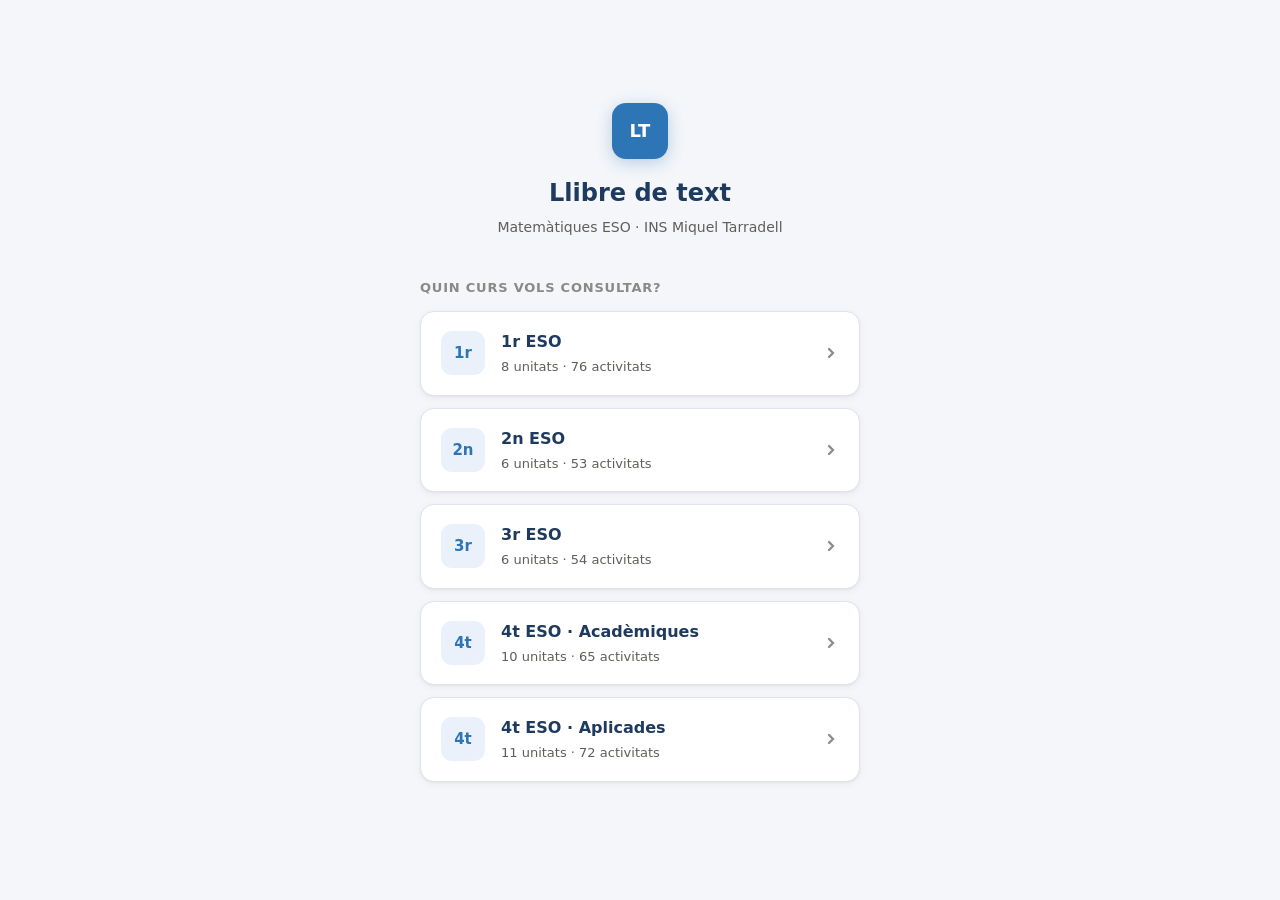
==== index.html @ 9d5ae8ae "4eso-apl: tanda 7, l'estudi per a la prova passa a ser activitat pròpia (UD3-UD10)" ====
<!DOCTYPE html>
<html lang="ca">
<head>
<meta charset="UTF-8">
<meta name="viewport" content="width=device-width, initial-scale=1">
<title>Llibre de text — Matemàtiques ESO</title>
<link rel="stylesheet" href="assets/css/tokens.css">
<link rel="stylesheet" href="assets/css/index.css">
</head>
<body class="index-page">
<main class="index-wrap">
  <div class="index-header">
    <div class="index-logo">LT</div>
    <h1>Llibre de text</h1>
    <p>Matemàtiques ESO · INS Miquel Tarradell</p>
  </div>
  <div class="index-prompt">Quin curs vols consultar?</div>
  <nav class="index-cards">
    <a href="1eso.html" class="course-card">
      <span class="cc-badge">1r</span>
      <div class="cc-body">
        <span class="cc-title">1r ESO</span>
        <span class="cc-sub">8 unitats · 76 activitats</span>
      </div>
      <svg class="cc-arrow" viewBox="0 0 16 16" fill="none" stroke="currentColor" stroke-width="2.2" stroke-linecap="round"><path d="M6 4l4 4-4 4"/></svg>
    </a>
    <a href="2eso.html" class="course-card">
      <span class="cc-badge">2n</span>
      <div class="cc-body">
        <span class="cc-title">2n ESO</span>
        <span class="cc-sub">6 unitats · 53 activitats</span>
      </div>
      <svg class="cc-arrow" viewBox="0 0 16 16" fill="none" stroke="currentColor" stroke-width="2.2" stroke-linecap="round"><path d="M6 4l4 4-4 4"/></svg>
    </a>
    <a href="3eso.html" class="course-card">
      <span class="cc-badge">3r</span>
      <div class="cc-body">
        <span class="cc-title">3r ESO</span>
        <span class="cc-sub">6 unitats · 54 activitats</span>
      </div>
      <svg class="cc-arrow" viewBox="0 0 16 16" fill="none" stroke="currentColor" stroke-width="2.2" stroke-linecap="round"><path d="M6 4l4 4-4 4"/></svg>
    </a>
    <a href="4eso.html" class="course-card">
      <span class="cc-badge">4t</span>
      <div class="cc-body">
        <span class="cc-title">4t ESO · Acadèmiques</span>
        <span class="cc-sub">10 unitats · 65 activitats</span>
      </div>
      <svg class="cc-arrow" viewBox="0 0 16 16" fill="none" stroke="currentColor" stroke-width="2.2" stroke-linecap="round"><path d="M6 4l4 4-4 4"/></svg>
    </a>
    <a href="4eso-apl.html" class="course-card">
      <span class="cc-badge">4t</span>
      <div class="cc-body">
        <span class="cc-title">4t ESO · Aplicades</span>
        <span class="cc-sub">11 unitats · 72 activitats</span>
      </div>
      <svg class="cc-arrow" viewBox="0 0 16 16" fill="none" stroke="currentColor" stroke-width="2.2" stroke-linecap="round"><path d="M6 4l4 4-4 4"/></svg>
    </a>
  </nav>
</main>
</body>
</html>
---- assets/css/tokens.css ----
/* tokens.css — Design tokens (estil del projecte de matemàtiques) i reset base */
:root {
  --navy:   #1f3a5f;
  --blue:   #2e75b6;
  --blue-bg:#eaf1fa;
  --ink:    #22262b;
  --muted:  #5f5e5a;
  --hint:   #8a8a85;
  --line:   #dfe3ea;
  --line-2: #eef1f5;
  --bg:     #f4f6f9;
  --card:   #ffffff;
  --surface-2: #fafbfc;
  --accent-soft: rgba(46,117,182,.10);

  --radius:    14px;
  --radius-sm: 9px;
  --sh:    0 1px 2px rgba(0,0,0,.04), 0 2px 8px rgba(0,0,0,.05);
  --sh-md: 0 4px 16px rgba(0,0,0,.07), 0 2px 6px rgba(0,0,0,.04);
  --ease:  cubic-bezier(.4,0,.2,1);

  /* accents per tipus de document */
  --doc-prog:  #b56010;   /* programació general (DOCX) */
  --doc-ud:    #2e75b6;   /* unitats didàctiques (MD)   */
}

*, *::before, *::after { box-sizing: border-box; margin: 0; padding: 0; }
/* Assegura que l'atribut HTML `hidden` sempre oculta l'element,
   independentment de qualsevol regla CSS `display` amb més especificitat. */
[hidden] { display: none !important; }

html, body {
  height: 100%;
  font-family: "Segoe UI", system-ui, -apple-system, BlinkMacSystemFont, sans-serif;
  background: var(--bg);
  color: var(--ink);
  -webkit-font-smoothing: antialiased;
  font-size: 16.5px;
  line-height: 1.5;
}
button { font: inherit; color: inherit; background: none; border: none; cursor: pointer; }
a { color: var(--blue); text-decoration: none; }
a:hover { text-decoration: underline; }
---- assets/css/index.css ----
/* index.css — pantalla de selecció de curs */

.index-page {
  min-height: 100dvh;
  display: flex;
  align-items: center;
  justify-content: center;
  background: var(--bg);
}

.index-wrap {
  width: 100%;
  max-width: 480px;
  padding: 32px 20px 48px;
  display: flex;
  flex-direction: column;
  align-items: center;
  gap: 0;
}

/* ── Capçalera ─────────────────────────────────────────────────────── */
.index-header {
  text-align: center;
  margin-bottom: 40px;
}

.index-logo {
  width: 56px; height: 56px;
  border-radius: 14px;
  background: var(--blue);
  color: #fff;
  font-size: 18px; font-weight: 800;
  display: inline-flex; align-items: center; justify-content: center;
  margin-bottom: 16px;
  box-shadow: 0 4px 16px rgba(46,117,182,.30);
}

.index-header h1 {
  font-size: 24px; font-weight: 800;
  color: var(--navy); margin-bottom: 6px;
}

.index-header p {
  font-size: 14px; color: var(--muted);
}

/* ── Pregunta ──────────────────────────────────────────────────────── */
.index-prompt {
  font-size: 13px; font-weight: 700; letter-spacing: .06em;
  text-transform: uppercase; color: var(--hint);
  margin-bottom: 14px;
  align-self: flex-start;
}

/* ── Targetes de curs ──────────────────────────────────────────────── */
.index-cards {
  width: 100%;
  display: flex;
  flex-direction: column;
  gap: 12px;
}

.course-card {
  display: flex; align-items: center; gap: 16px;
  padding: 18px 20px;
  background: var(--card);
  border: 1px solid var(--line);
  border-radius: var(--radius);
  box-shadow: var(--sh);
  text-decoration: none;
  color: var(--ink);
  transition: border-color .14s, box-shadow .14s, transform .12s;
}

.course-card:hover {
  border-color: var(--blue);
  box-shadow: var(--sh-md);
  transform: translateY(-1px);
  text-decoration: none;
  color: var(--ink);
}

.cc-badge {
  flex-shrink: 0;
  width: 44px; height: 44px;
  border-radius: 11px;
  background: var(--blue-bg);
  color: var(--blue);
  font-size: 15px; font-weight: 800;
  display: inline-flex; align-items: center; justify-content: center;
}

.course-card:hover .cc-badge {
  background: var(--blue);
  color: #fff;
}

.cc-body {
  flex: 1; min-width: 0;
  display: flex; flex-direction: column; gap: 3px;
}

.cc-title {
  font-size: 16px; font-weight: 700; color: var(--navy);
}

.cc-sub {
  font-size: 13px; color: var(--muted);
}

.cc-arrow {
  flex-shrink: 0;
  width: 16px; height: 16px;
  color: var(--hint);
  transition: color .14s, transform .14s;
}

.course-card:hover .cc-arrow {
  color: var(--blue);
  transform: translateX(2px);
}

/* ── Targeta desactivada (curs encara no iniciat) ───────────────────── */
.course-card.is-disabled {
  cursor: default;
  color: var(--hint);
  border-style: dashed;
  box-shadow: none;
}
.course-card.is-disabled .cc-badge { background: var(--line-2); color: var(--hint); }
.course-card.is-disabled .cc-title { color: var(--muted); }
.course-card.is-disabled:hover {
  border-color: var(--line);
  box-shadow: none;
  transform: none;
}
.course-card.is-disabled:hover .cc-badge { background: var(--line-2); color: var(--hint); }

/* ── Topbar de l'índex (dropdown Continguts) ───────────────────────── */
.index-page { position: relative; }

.index-topbar {
  position: fixed; top: 0; left: 0; right: 0; z-index: 40;
  display: flex; align-items: center; justify-content: flex-end;
  gap: 10px;
  padding: 0 16px; height: 54px;
  background: rgba(255,255,255,.9);
  backdrop-filter: saturate(180%) blur(18px);
  -webkit-backdrop-filter: saturate(180%) blur(18px);
  border-bottom: 1px solid var(--line);
}

/* ── Dropdown Continguts ───────────────────────────────────────────── */
.continguts-wrap { position: relative; }
.continguts-btn {
  display: inline-flex; align-items: center; gap: 6px;
  padding: 8px 14px;
  border-radius: 980px;
  font-size: 13px; font-weight: 600;
  color: var(--muted);
  background: var(--surface-2);
  border: 1px solid var(--line);
  transition: background .12s, color .12s, border-color .12s;
  white-space: nowrap;
  cursor: pointer;
}
.continguts-btn svg { width: 15px; height: 15px; }
.continguts-btn:hover { border-color: var(--navy); color: var(--navy); }
.continguts-wrap.is-open .continguts-btn {
  background: var(--card);
  border-color: var(--blue);
  color: var(--navy);
}
.continguts-menu {
  position: absolute;
  top: calc(100% + 8px);
  right: 0;
  width: 220px; max-width: 90vw;
  background: var(--card);
  border: 1px solid var(--line);
  border-radius: var(--radius);
  box-shadow: var(--sh-md);
  padding: 6px;
  z-index: 60;
}
.continguts-menu[hidden] { display: none; }
.config-item {
  display: flex; align-items: center; gap: 11px;
  padding: 9px 10px;
  border-radius: var(--radius-sm);
  font-size: 13px; font-weight: 500;
  color: var(--ink);
  text-decoration: none;
}
.config-item:hover { background: var(--blue-bg); text-decoration: none; }
.config-item svg { width: 16px; height: 16px; color: var(--muted); flex-shrink: 0; }
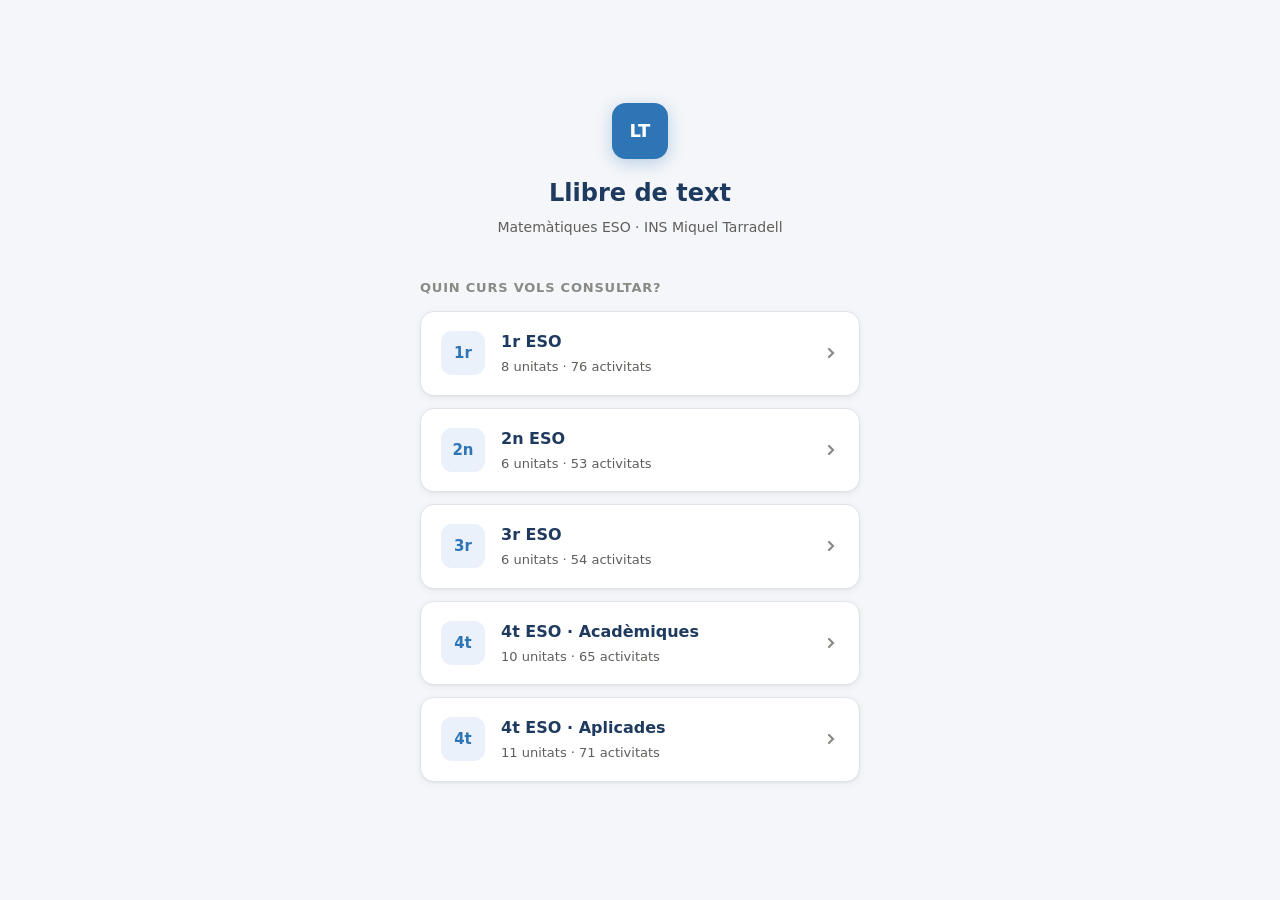
==== commit a91c1b5c: "4t A, UD10 i UD11 (tanda 18): unitats curtes, en el seu lloc; fora la 11.2 - UD10 de 12 a 8 sessions" ====
--- a/index.html
+++ b/index.html
@@ -52,7 +52,7 @@
       <span class="cc-badge">4t</span>
       <div class="cc-body">
         <span class="cc-title">4t ESO · Aplicades</span>
-        <span class="cc-sub">11 unitats · 72 activitats</span>
+        <span class="cc-sub">11 unitats · 71 activitats</span>
       </div>
       <svg class="cc-arrow" viewBox="0 0 16 16" fill="none" stroke="currentColor" stroke-width="2.2" stroke-linecap="round"><path d="M6 4l4 4-4 4"/></svg>
     </a>
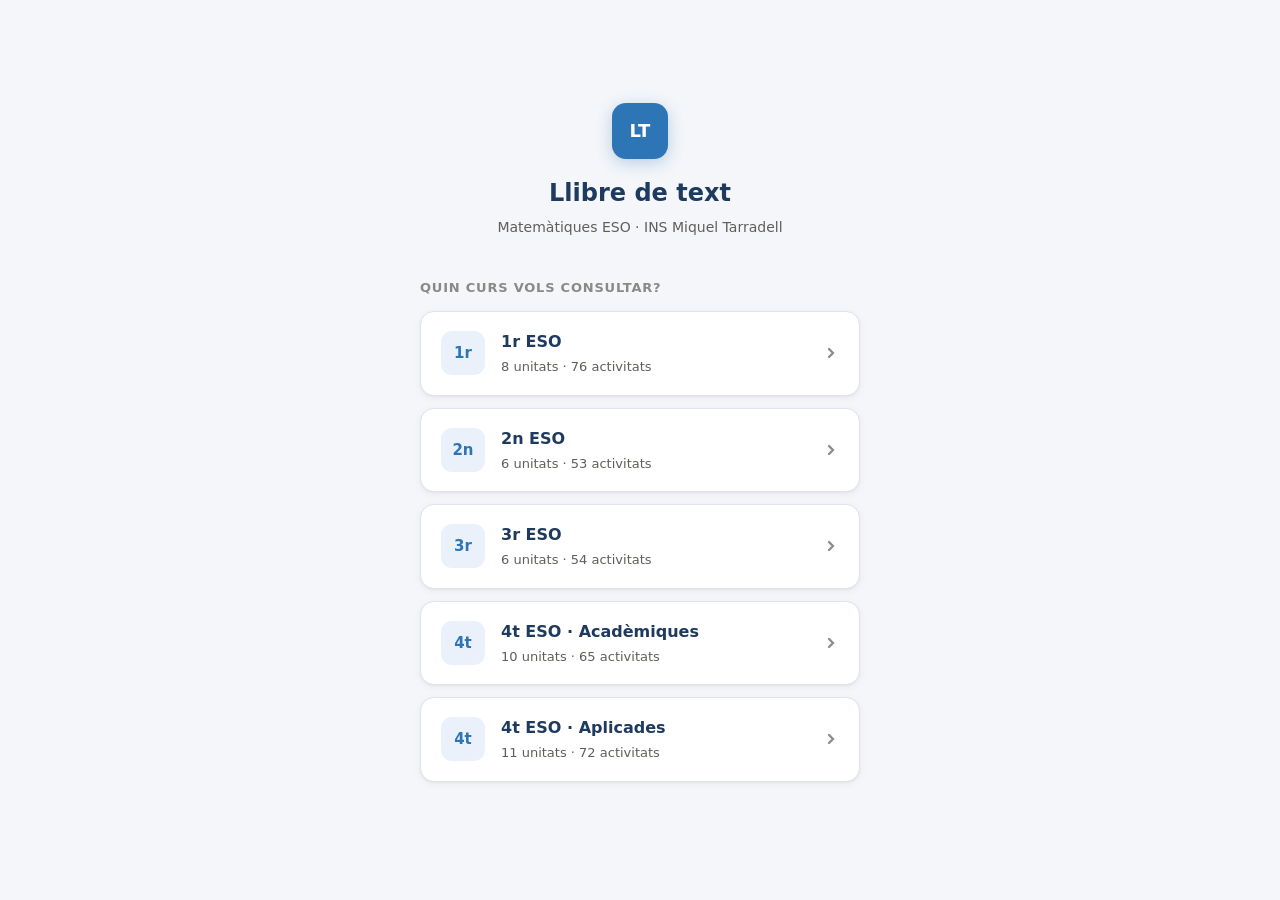
==== commit c50a136b: "4t A, UD10 (tanda 19): inequacions d'una incògnita - 10.5 nova, «Com a mínim, com a màxim: inequacio" ====
--- a/index.html
+++ b/index.html
@@ -52,7 +52,7 @@
       <span class="cc-badge">4t</span>
       <div class="cc-body">
         <span class="cc-title">4t ESO · Aplicades</span>
-        <span class="cc-sub">11 unitats · 71 activitats</span>
+        <span class="cc-sub">11 unitats · 72 activitats</span>
       </div>
       <svg class="cc-arrow" viewBox="0 0 16 16" fill="none" stroke="currentColor" stroke-width="2.2" stroke-linecap="round"><path d="M6 4l4 4-4 4"/></svg>
     </a>
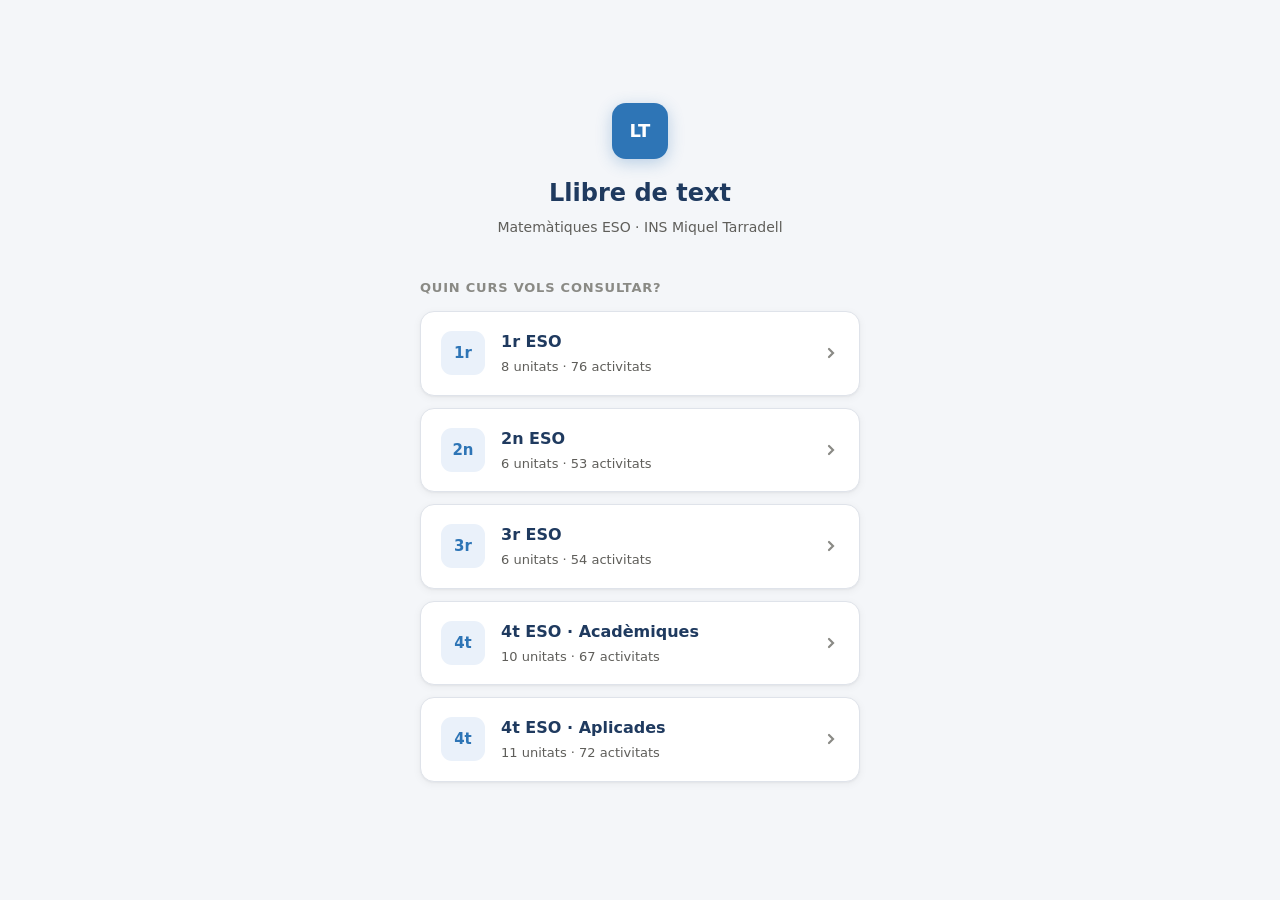
==== commit 424fa9e1: "Auto-extract uploaded zip" ====
--- a/index.html
+++ b/index.html
@@ -44,7 +44,7 @@
       <span class="cc-badge">4t</span>
       <div class="cc-body">
         <span class="cc-title">4t ESO · Acadèmiques</span>
-        <span class="cc-sub">10 unitats · 65 activitats</span>
+        <span class="cc-sub">10 unitats · 67 activitats</span>
       </div>
       <svg class="cc-arrow" viewBox="0 0 16 16" fill="none" stroke="currentColor" stroke-width="2.2" stroke-linecap="round"><path d="M6 4l4 4-4 4"/></svg>
     </a>
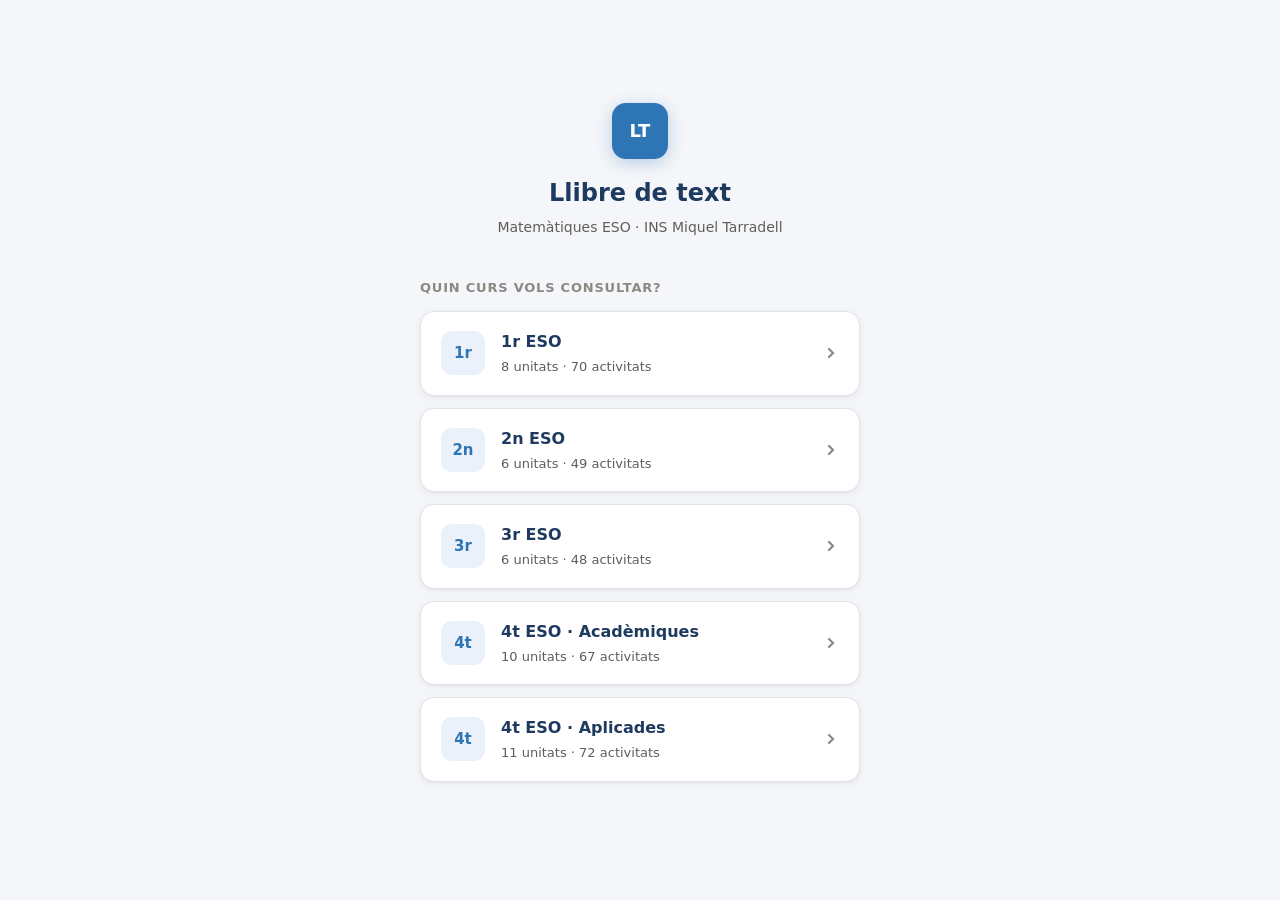
==== commit 8cf0bf80: "Auto-extract uploaded zip" ====
--- a/index.html
+++ b/index.html
@@ -20,7 +20,7 @@
       <span class="cc-badge">1r</span>
       <div class="cc-body">
         <span class="cc-title">1r ESO</span>
-        <span class="cc-sub">8 unitats · 76 activitats</span>
+        <span class="cc-sub">8 unitats · 70 activitats</span>
       </div>
       <svg class="cc-arrow" viewBox="0 0 16 16" fill="none" stroke="currentColor" stroke-width="2.2" stroke-linecap="round"><path d="M6 4l4 4-4 4"/></svg>
     </a>
@@ -28,7 +28,7 @@
       <span class="cc-badge">2n</span>
       <div class="cc-body">
         <span class="cc-title">2n ESO</span>
-        <span class="cc-sub">6 unitats · 53 activitats</span>
+        <span class="cc-sub">6 unitats · 49 activitats</span>
       </div>
       <svg class="cc-arrow" viewBox="0 0 16 16" fill="none" stroke="currentColor" stroke-width="2.2" stroke-linecap="round"><path d="M6 4l4 4-4 4"/></svg>
     </a>
@@ -36,7 +36,7 @@
       <span class="cc-badge">3r</span>
       <div class="cc-body">
         <span class="cc-title">3r ESO</span>
-        <span class="cc-sub">6 unitats · 54 activitats</span>
+        <span class="cc-sub">6 unitats · 48 activitats</span>
       </div>
       <svg class="cc-arrow" viewBox="0 0 16 16" fill="none" stroke="currentColor" stroke-width="2.2" stroke-linecap="round"><path d="M6 4l4 4-4 4"/></svg>
     </a>
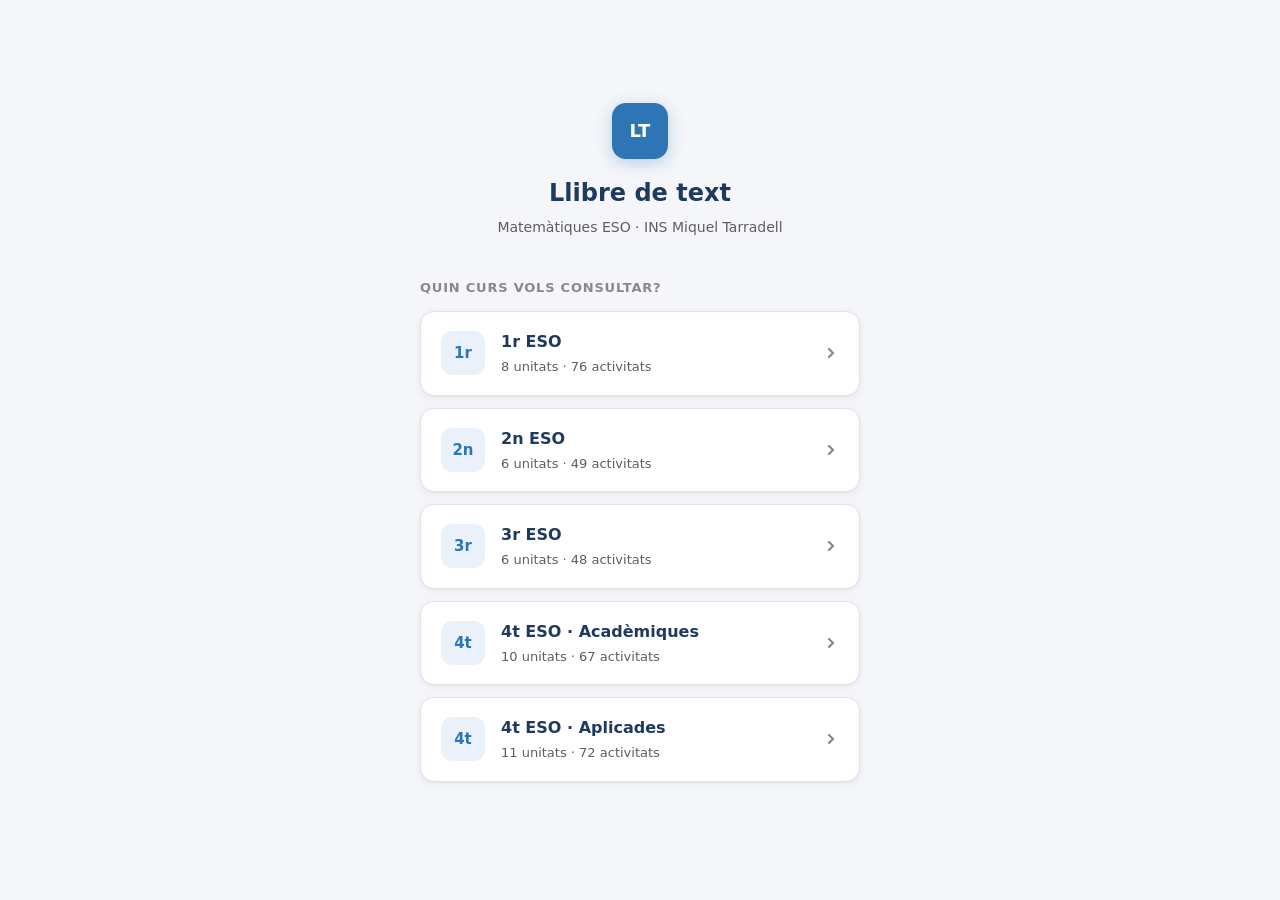
==== commit 191dce7c: "Auto-extract uploaded zip" ====
--- a/index.html
+++ b/index.html
@@ -20,7 +20,7 @@
       <span class="cc-badge">1r</span>
       <div class="cc-body">
         <span class="cc-title">1r ESO</span>
-        <span class="cc-sub">8 unitats · 70 activitats</span>
+        <span class="cc-sub">8 unitats · 76 activitats</span>
       </div>
       <svg class="cc-arrow" viewBox="0 0 16 16" fill="none" stroke="currentColor" stroke-width="2.2" stroke-linecap="round"><path d="M6 4l4 4-4 4"/></svg>
     </a>
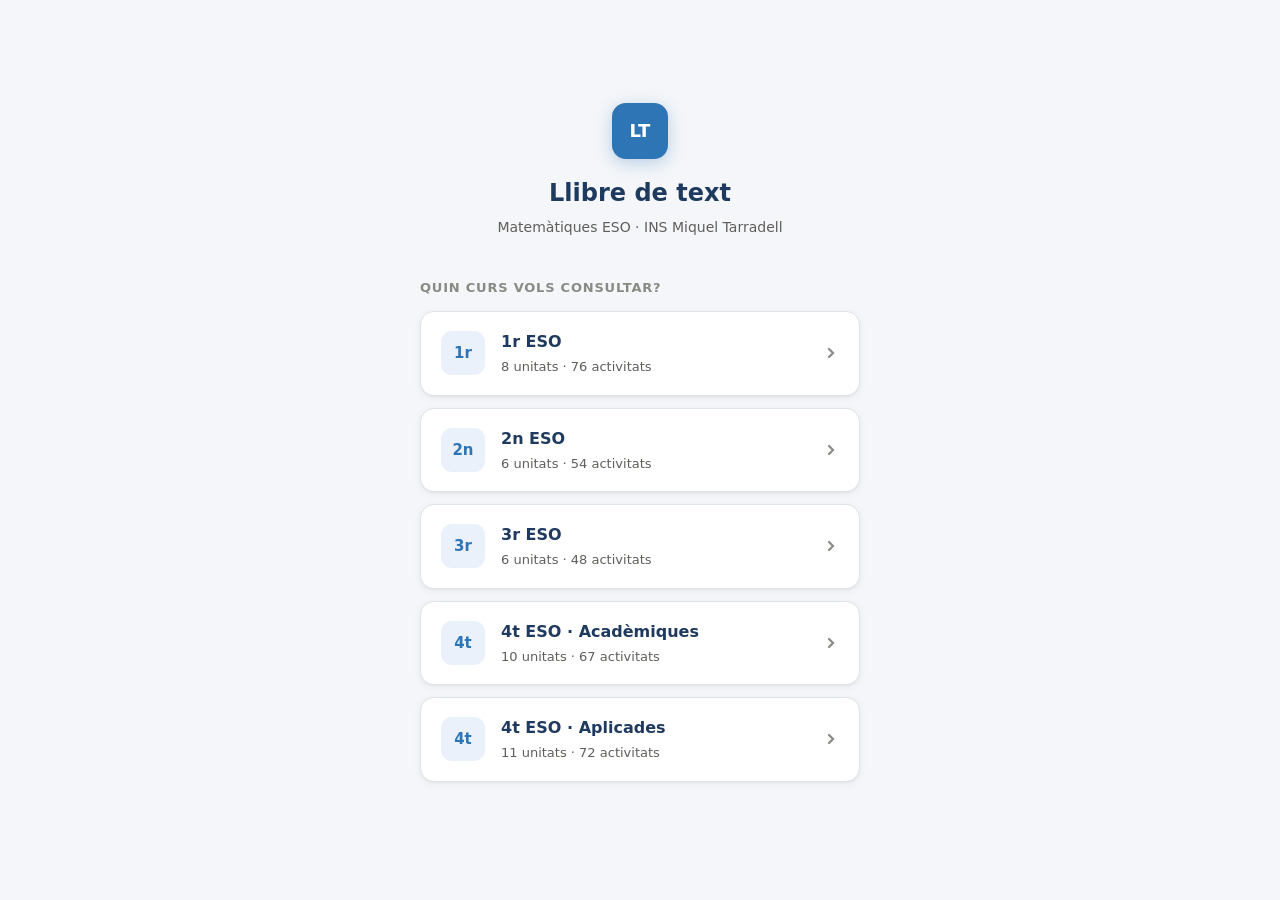
==== commit 2033d845: "Auto-extract uploaded zip" ====
--- a/index.html
+++ b/index.html
@@ -28,7 +28,7 @@
       <span class="cc-badge">2n</span>
       <div class="cc-body">
         <span class="cc-title">2n ESO</span>
-        <span class="cc-sub">6 unitats · 49 activitats</span>
+        <span class="cc-sub">6 unitats · 54 activitats</span>
       </div>
       <svg class="cc-arrow" viewBox="0 0 16 16" fill="none" stroke="currentColor" stroke-width="2.2" stroke-linecap="round"><path d="M6 4l4 4-4 4"/></svg>
     </a>
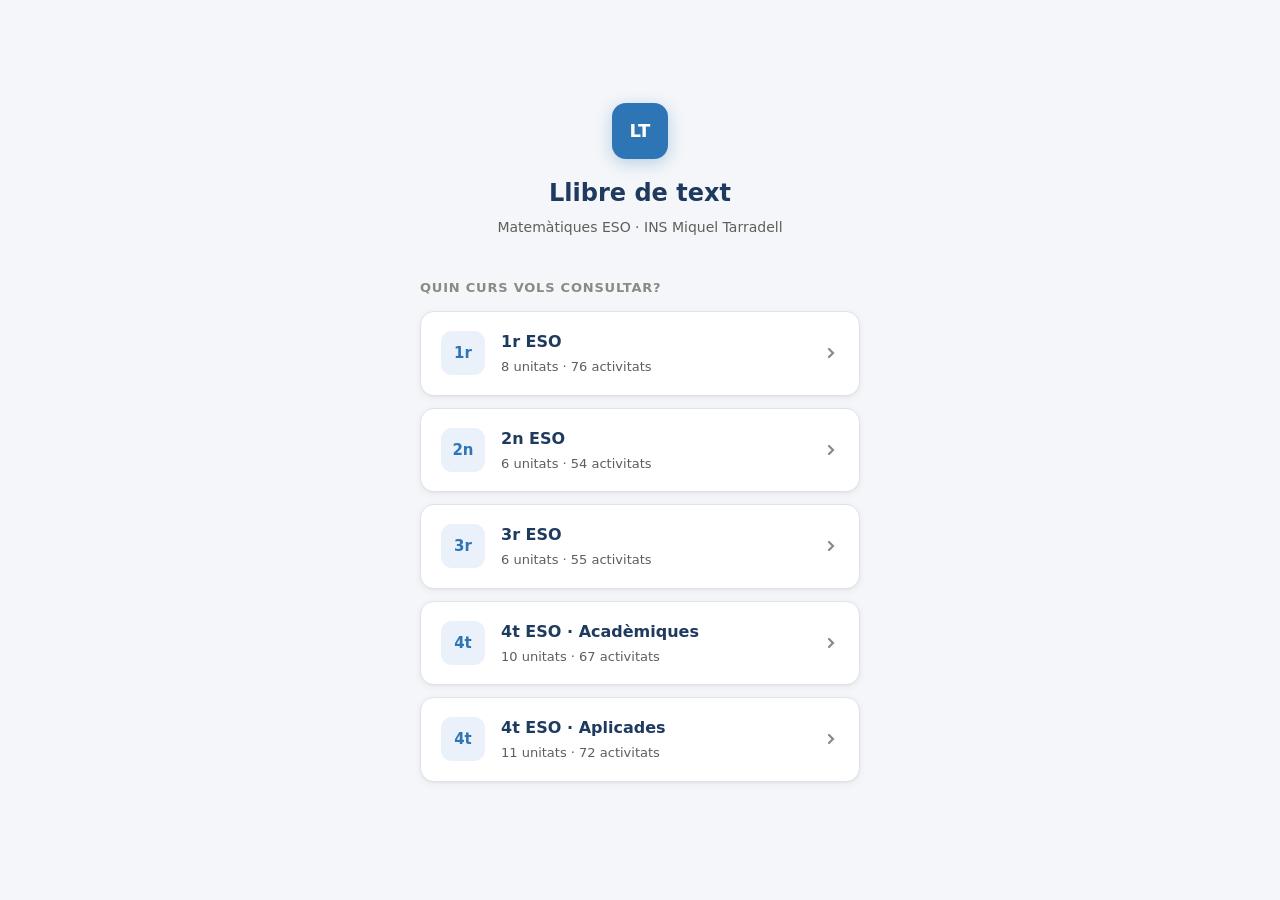
==== commit cacf61cf: "Auto-extract uploaded zip" ====
--- a/index.html
+++ b/index.html
@@ -36,7 +36,7 @@
       <span class="cc-badge">3r</span>
       <div class="cc-body">
         <span class="cc-title">3r ESO</span>
-        <span class="cc-sub">6 unitats · 48 activitats</span>
+        <span class="cc-sub">6 unitats · 55 activitats</span>
       </div>
       <svg class="cc-arrow" viewBox="0 0 16 16" fill="none" stroke="currentColor" stroke-width="2.2" stroke-linecap="round"><path d="M6 4l4 4-4 4"/></svg>
     </a>
